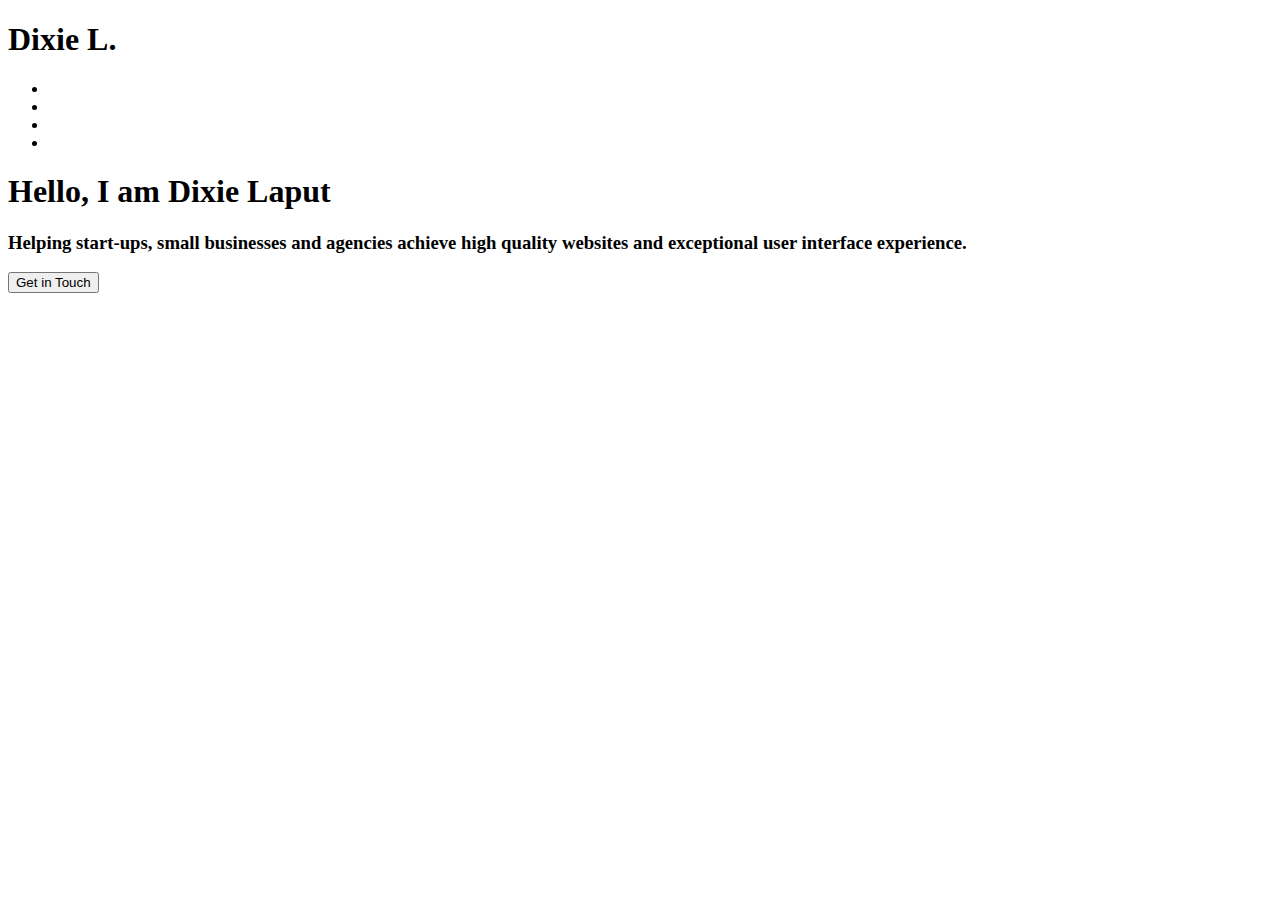
==== index.html @ 78d0f388 "Update index.html" ====
<!DOCTYPE html>
<html lang="en">
<head>
    <meta charset="UTF-8">
    <meta name="viewport" content="width=device-width, initial-scale=1.0">
    <title>Web Developer Portfolio</title>
</head>
<header>

    <h1>Dixie L.</h1>
    <nav>
        <ul>
            <li><a href="portfolio.html"></a></li>
            <li><a href="about.html"></a></li>
            <li><a href="services.html"></a></li>
            <li><a href="contact.html"></a></li>
        </ul>
    </nav>
</header>
<body>

    <main>
        <section>
            <div class="hero-container">
                <div class="text-container">
                    <h1>Hello, I am Dixie Laput</h1>
                    <h3>Helping start-ups, small businesses and agencies achieve high quality websites and exceptional user interface experience.</h3>
                    <button>Get in Touch</button>
                </div>
            </div>
        </section>
    </main>
    
</body>
</html>
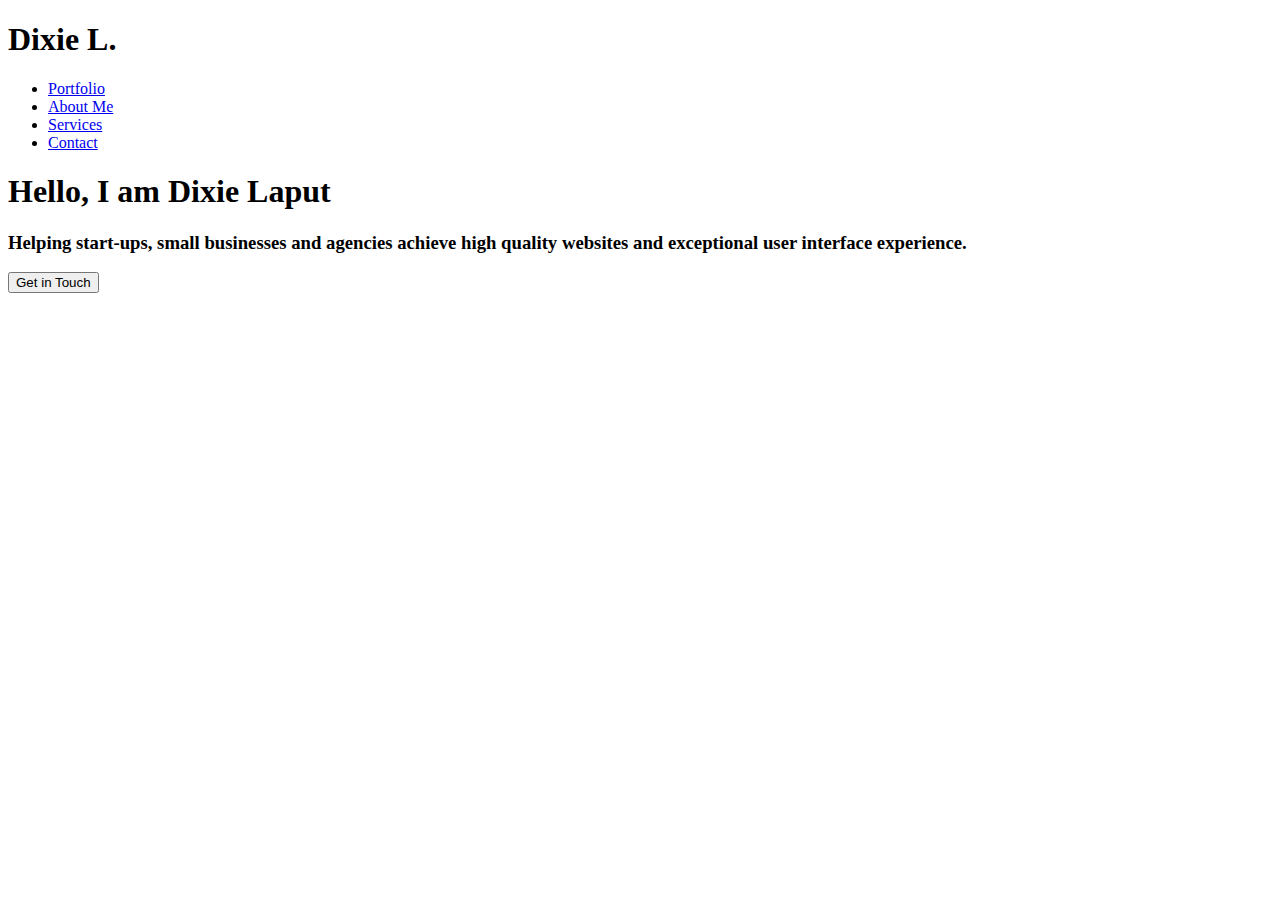
==== commit 40674e5a: "Update index.html" ====
--- a/index.html
+++ b/index.html
@@ -10,10 +10,10 @@
     <h1>Dixie L.</h1>
     <nav>
         <ul>
-            <li><a href="portfolio.html"></a></li>
-            <li><a href="about.html"></a></li>
-            <li><a href="services.html"></a></li>
-            <li><a href="contact.html"></a></li>
+            <li><a href="portfolio.html">Portfolio</a></li>
+            <li><a href="about.html">About Me</a></li>
+            <li><a href="services.html">Services</a></li>
+            <li><a href="contact.html">Contact</a></li>
         </ul>
     </nav>
 </header>
@@ -27,6 +27,10 @@
                     <h3>Helping start-ups, small businesses and agencies achieve high quality websites and exceptional user interface experience.</h3>
                     <button>Get in Touch</button>
                 </div>
+
+                <div class="heroimage-container">
+                    <img src="" alt="">
+                </div>
             </div>
         </section>
     </main>
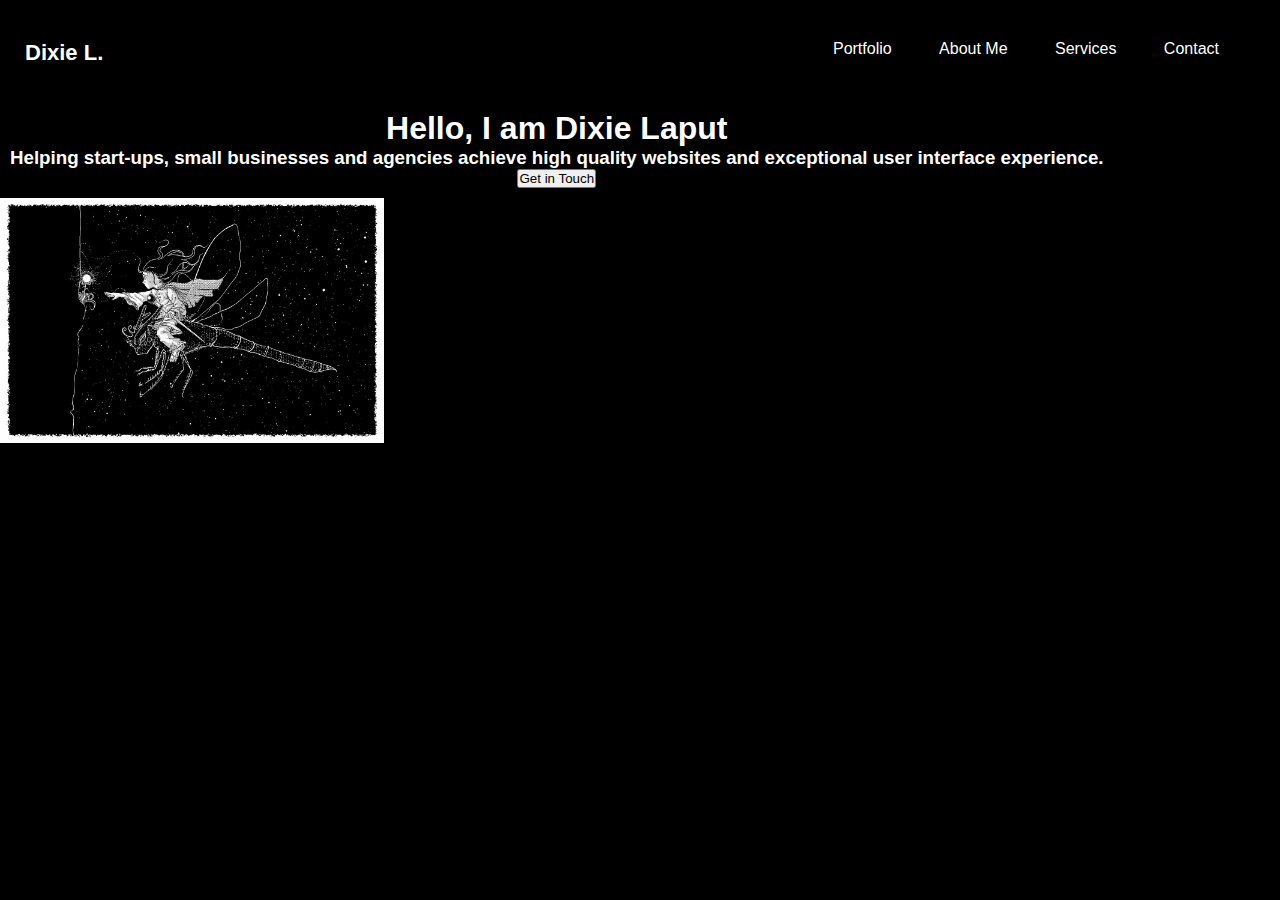
==== commit 8c264730: "Update files" ====
--- a/index.html
+++ b/index.html
@@ -4,6 +4,7 @@
     <meta charset="UTF-8">
     <meta name="viewport" content="width=device-width, initial-scale=1.0">
     <title>Web Developer Portfolio</title>
+    <link rel="stylesheet" href="css/style.css">
 </head>
 <header>
 
@@ -29,7 +30,7 @@
                 </div>
 
                 <div class="heroimage-container">
-                    <img src="" alt="">
+                    <img src="images/fairytale1.jpg" alt="">
                 </div>
             </div>
         </section>
--- a/css/style.css
+++ b/css/style.css
@@ -0,0 +1,65 @@
+*{
+    font-family:Verdana, Geneva, Tahoma, sans-serif;
+    box-sizing: border-box;
+    margin:0;
+    padding:0;
+}
+header{
+    height:100px;
+    background:black;
+    display: flex;
+    justify-content: space-between;
+    list-style-type: none;
+}
+
+header h1{
+    color:white;
+    font-size: 22px;
+    margin:20px 10px 20px 5px;
+    padding: 20px 20px;
+}
+nav{
+    margin-left:30px;
+    padding: 0 20px 0 20px;
+}
+
+nav ul li{
+    margin:20px 40px 20px 1px;
+    padding: 20px 1px 20px 1px;
+    display: inline-block;
+    align-items:center;
+   
+}
+nav ul li a{
+    display: flex;
+    text-decoration: none;
+    color:white;
+    flex-direction: row;
+    display: inline-block;
+    align-items: center;
+    text-align: center;
+}
+
+.hero-container{
+    height: 800px;
+    background: black;
+    width:100%;
+    color:white;
+    display: inline-block;
+    flex-direction:row-reverse;
+    align-items: center;
+}
+
+.hero-container img{
+    width:30%;
+}
+
+.text-container{
+display:inline-block;
+flex-direction: row;
+justify-content: space-between;
+align-items: center;
+text-align: center;
+padding:10px 10px;
+
+}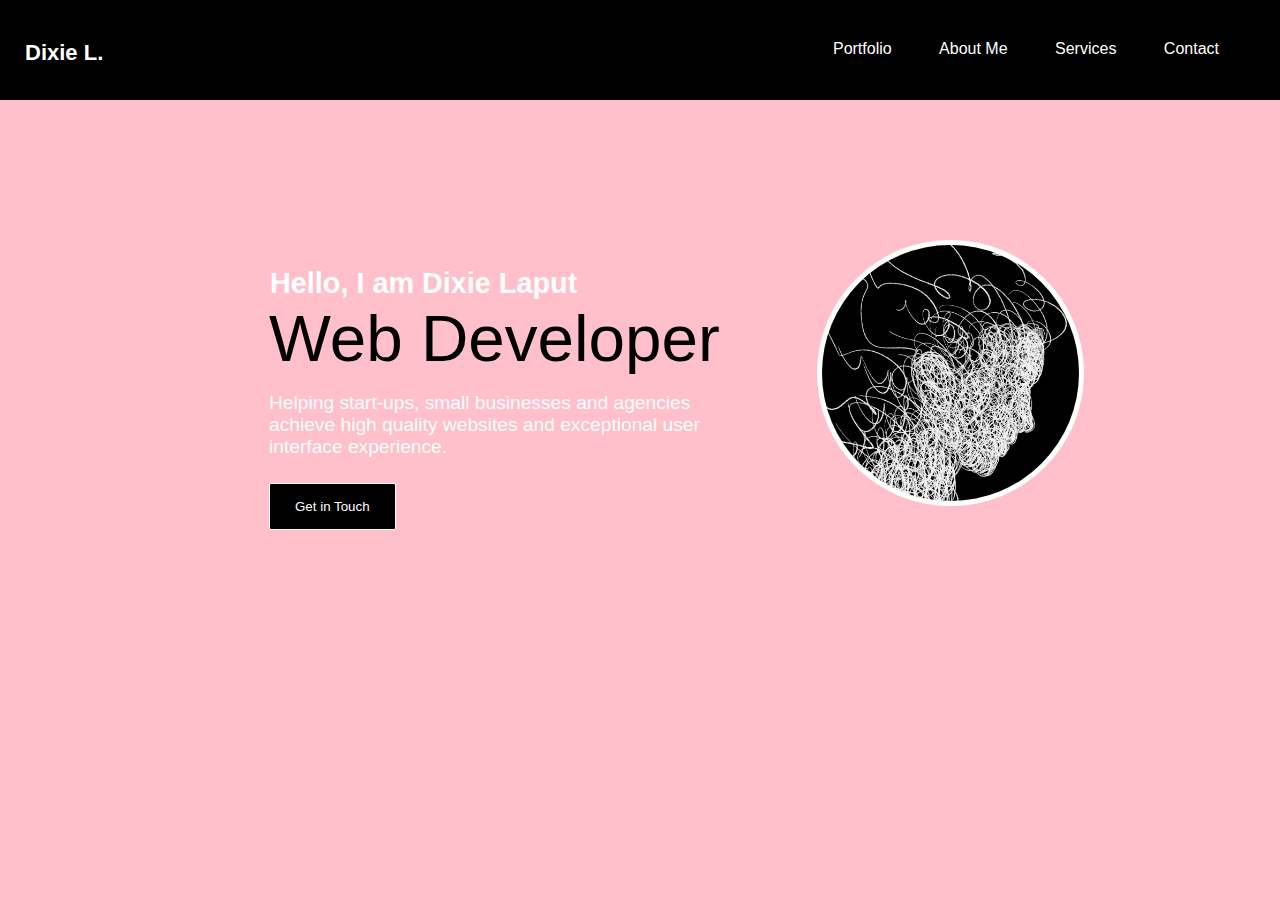
==== commit 35009928: "Update files" ====
--- a/index.html
+++ b/index.html
@@ -25,12 +25,13 @@
             <div class="hero-container">
                 <div class="text-container">
                     <h1>Hello, I am Dixie Laput</h1>
-                    <h3>Helping start-ups, small businesses and agencies achieve high quality websites and exceptional user interface experience.</h3>
+                    <span>Web Developer</span>
+                    <p>Helping start-ups, small businesses and agencies achieve high quality websites and exceptional user interface experience.</p>
                     <button>Get in Touch</button>
                 </div>
 
                 <div class="heroimage-container">
-                    <img src="images/fairytale1.jpg" alt="">
+                    <img src="images/lines.jpg" alt="">
                 </div>
             </div>
         </section>
--- a/css/style.css
+++ b/css/style.css
@@ -6,7 +6,7 @@
 }
 header{
     height:100px;
-    background:black;
+    background: black;
     display: flex;
     justify-content: space-between;
     list-style-type: none;
@@ -21,6 +21,7 @@
 nav{
     margin-left:30px;
     padding: 0 20px 0 20px;
+
 }
 
 nav ul li{
@@ -42,24 +43,66 @@
 
 .hero-container{
     height: 800px;
-    background: black;
+    background:pink;
     width:100%;
     color:white;
-    display: inline-block;
-    flex-direction:row-reverse;
+    display: flex;
+    flex-direction: row;
     align-items: center;
+    justify-items: center;
+    padding: 0px 20px;
+    
 }
 
 .hero-container img{
-    width:30%;
+    width:50%; 
+    border-radius: 50%;
+    padding: 5px 5px;
+    margin-bottom:250px;
+    margin-left:90px;
+    background:white;
+    position:relative;
+
+
 }
 
 .text-container{
-display:inline-block;
-flex-direction: row;
-justify-content: space-between;
+width: 140%;
 align-items: center;
-text-align: center;
-padding:10px 10px;
+text-align: left;
+padding:1px 1px;
 
+box-sizing: border-box;
+margin-left:20%;
+margin-bottom:18%;      
+}
+
+.text-container h1{
+
+    margin-top:20px;
+    font-size: 1.8rem;
+    margin-right: 20px;
+    padding: 1px 1px;
+}
+.text-container p{
+    margin-top:16px;
+    font-size: 1.2rem;
+}
+
+
+.text-container button{
+    margin-top: 25px;
+    border: 1px solid white;
+    border-color: white;
+    border-radius: 2px;
+    padding: 15px 25px;
+    background-color: black;
+    color:white;
+}
+
+.text-container span{
+    color:black;
+    font-weight: 500;
+    font-size: 4.1rem;
+    text-overflow: clip;
 }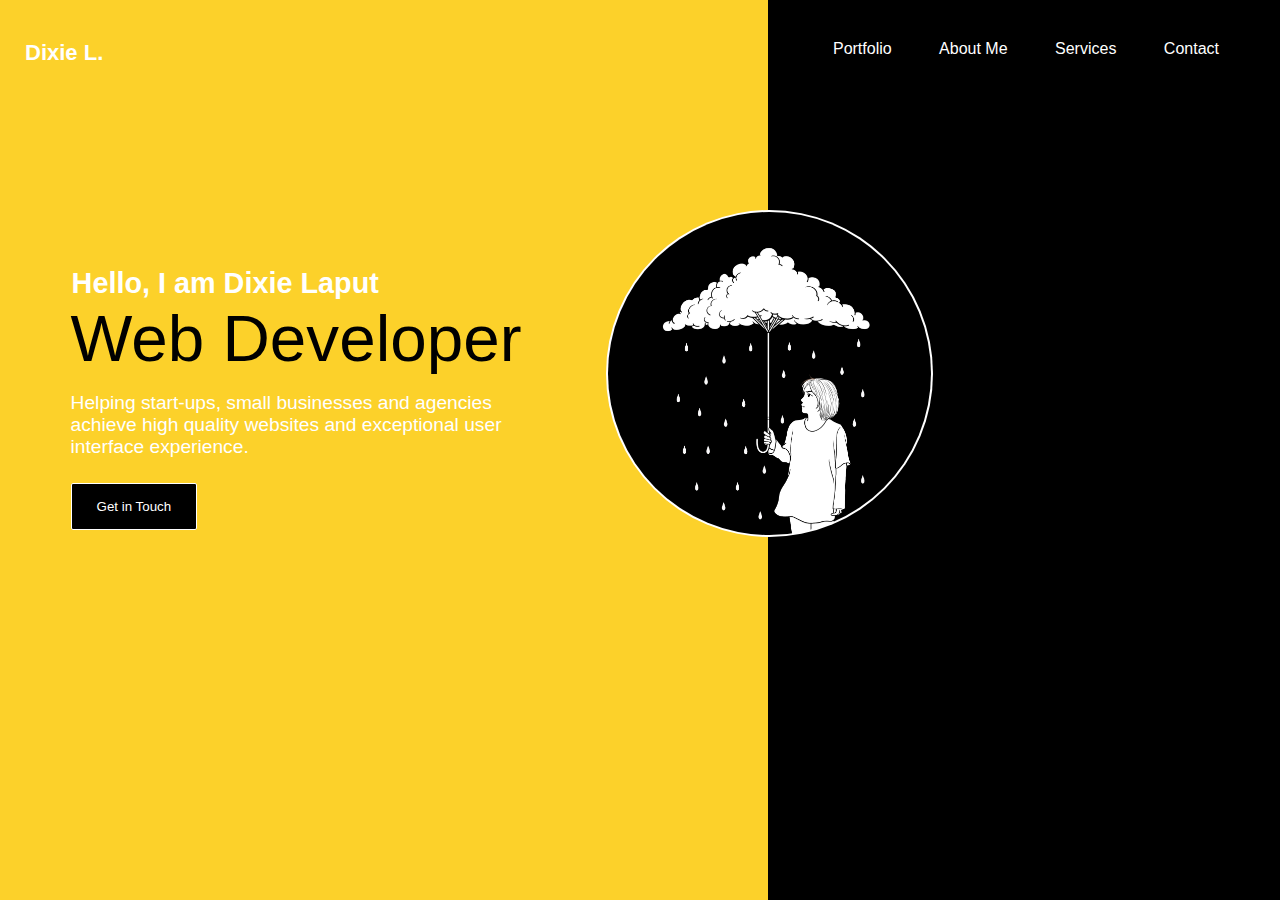
==== commit 03439102: "Updated Files And Images" ====
--- a/index.html
+++ b/index.html
@@ -31,7 +31,7 @@
                 </div>
 
                 <div class="heroimage-container">
-                    <img src="images/lines.jpg" alt="">
+                    <img src="images/umbrella.png" alt="">
                 </div>
             </div>
         </section>
--- a/css/style.css
+++ b/css/style.css
@@ -6,7 +6,7 @@
 }
 header{
     height:100px;
-    background: black;
+    background:linear-gradient(to right, #FCD12A 0%, #FCD12A 60%, black 60%);
     display: flex;
     justify-content: space-between;
     list-style-type: none;
@@ -43,8 +43,8 @@
 
 .hero-container{
     height: 800px;
-    background:pink;
-    width:100%;
+    background:linear-gradient(to right, #FCD12A 0%, #FCD12A 60%, black 60%);
+
     color:white;
     display: flex;
     flex-direction: row;
@@ -57,9 +57,9 @@
 .hero-container img{
     width:50%; 
     border-radius: 50%;
-    padding: 5px 5px;
+    padding: 2px 2px;
     margin-bottom:250px;
-    margin-left:90px;
+    margin-right:650px;
     background:white;
     position:relative;
 
@@ -71,9 +71,9 @@
 align-items: center;
 text-align: left;
 padding:1px 1px;
-
+margin-right: 80px;
 box-sizing: border-box;
-margin-left:20%;
+margin-left:4%;
 margin-bottom:18%;      
 }
 
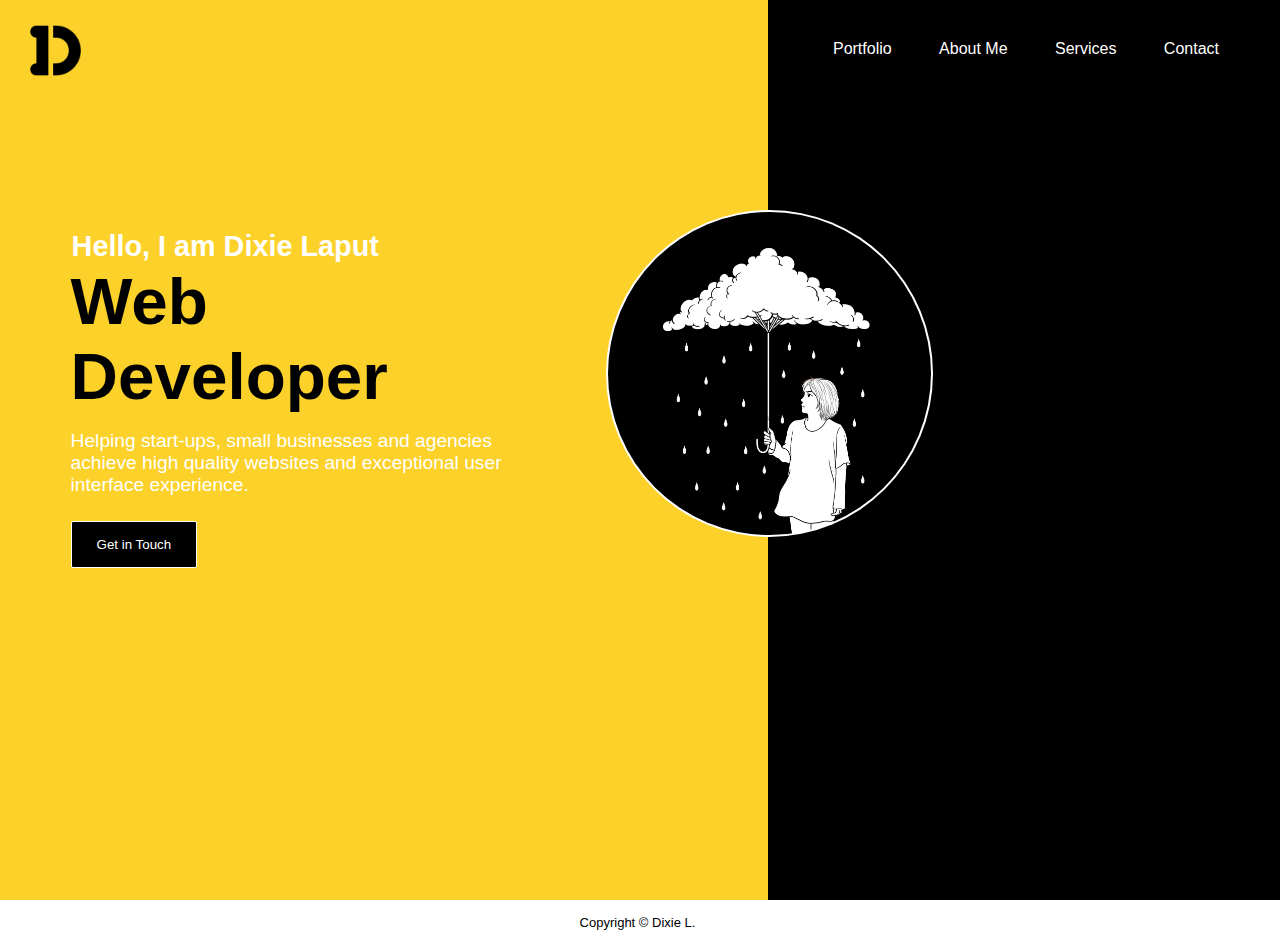
==== commit 5393ab47: "Updated Files." ====
--- a/index.html
+++ b/index.html
@@ -7,8 +7,10 @@
     <link rel="stylesheet" href="css/style.css">
 </head>
 <header>
+    <div class="logo-container">
+    <img src="images/letter-d.png" alt="a logo">
+    </div>
 
-    <h1>Dixie L.</h1>
     <nav>
         <ul>
             <li><a href="portfolio.html">Portfolio</a></li>
@@ -36,6 +38,10 @@
             </div>
         </section>
     </main>
+
+<footer>
+    <p>Copyright &copy; Dixie L. </p>
+</footer>
     
 </body>
 </html>--- a/css/style.css
+++ b/css/style.css
@@ -12,11 +12,13 @@
     list-style-type: none;
 }
 
-header h1{
-    color:white;
-    font-size: 22px;
-    margin:20px 10px 20px 5px;
+.logo-container{
+    margin:5px 10px 20px 10px;
     padding: 20px 20px;
+}
+
+.logo-container img{
+    width:10%;   
 }
 nav{
     margin-left:30px;
@@ -92,12 +94,13 @@
 
 .text-container button{
     margin-top: 25px;
-    border: 1px solid white;
+    border: 1px solid black;
     border-color: white;
     border-radius: 2px;
     padding: 15px 25px;
     background-color: black;
     color:white;
+    cursor:pointer;
 }
 
 .text-container span{
@@ -105,4 +108,23 @@
     font-weight: 500;
     font-size: 4.1rem;
     text-overflow: clip;
+}
+
+.hero-container span{
+    font-weight: 600;
+}
+
+footer{
+ 
+    height: 40px;
+    background:white;
+  
+}
+
+footer p{
+    padding:10px 10px;
+    margin: 5px 5px 5px auto;
+    text-align: center;
+    color:black;
+    font-size: 13px;
 }